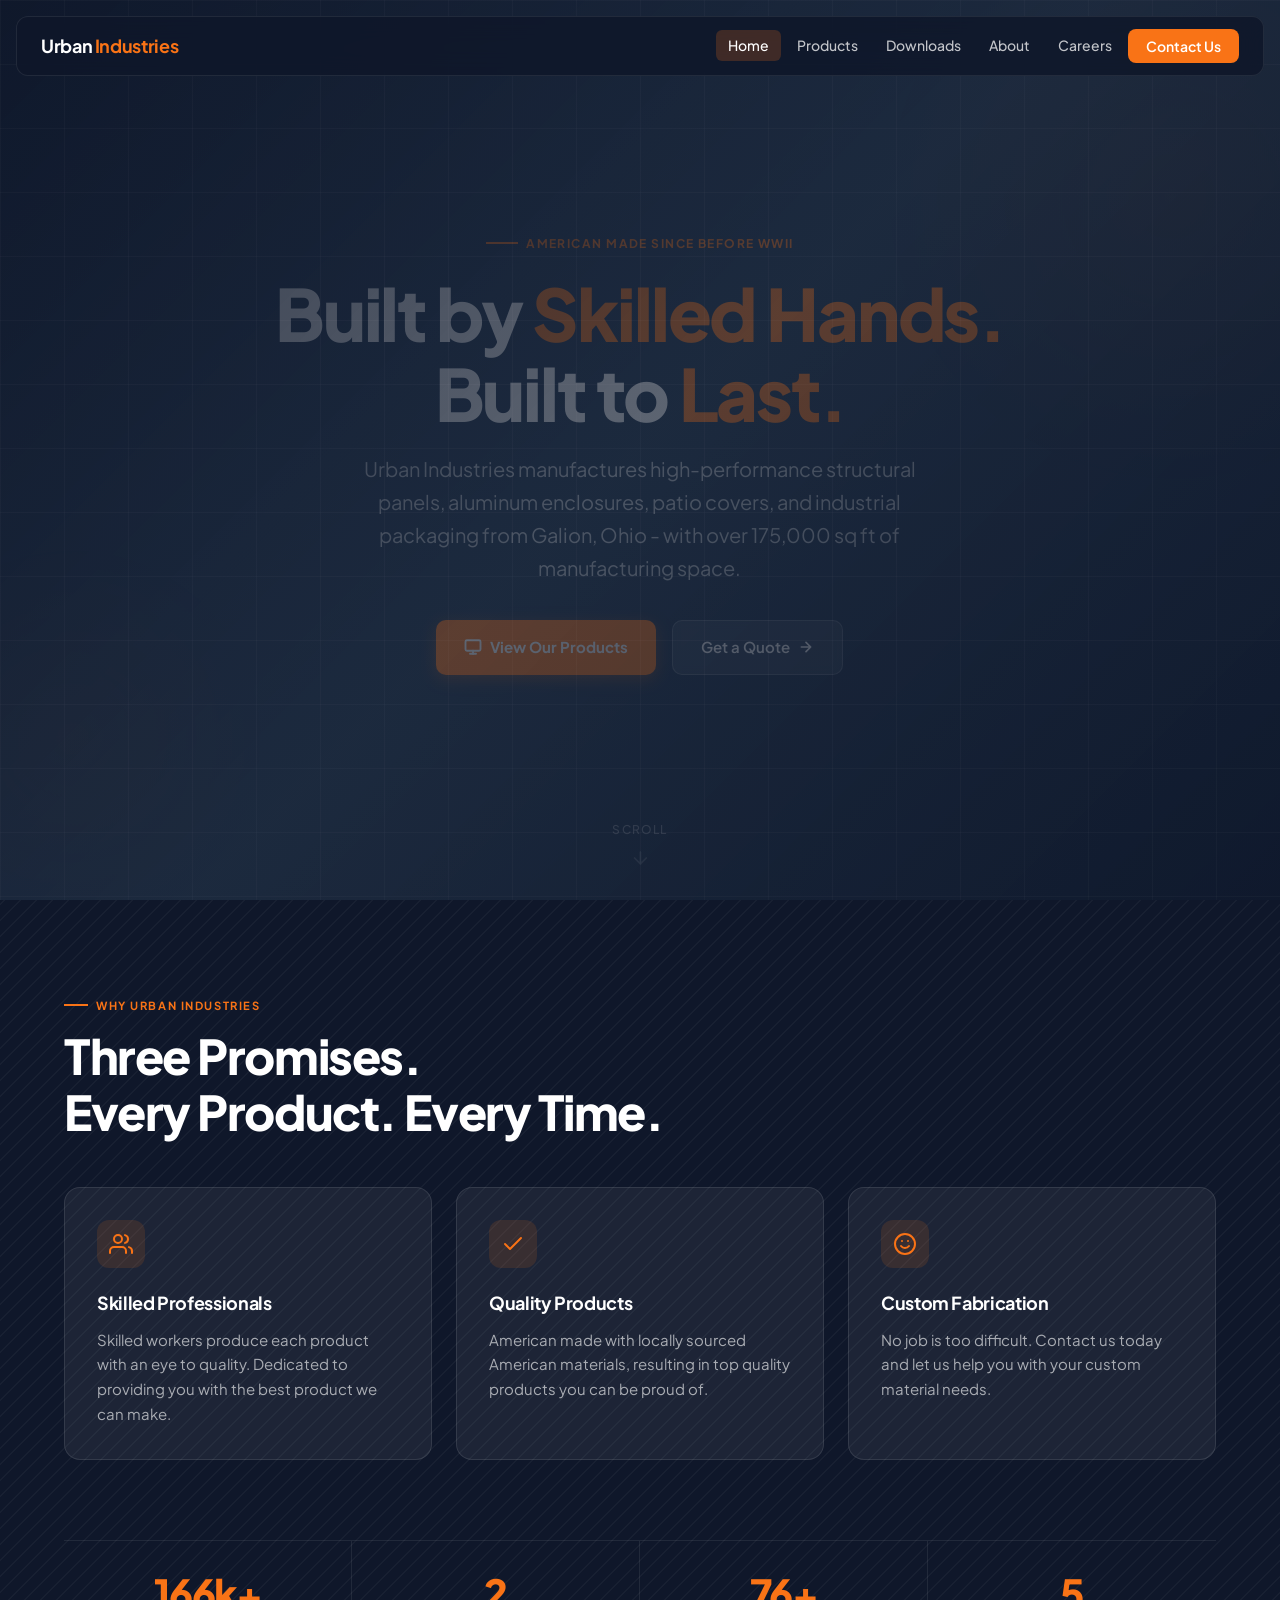
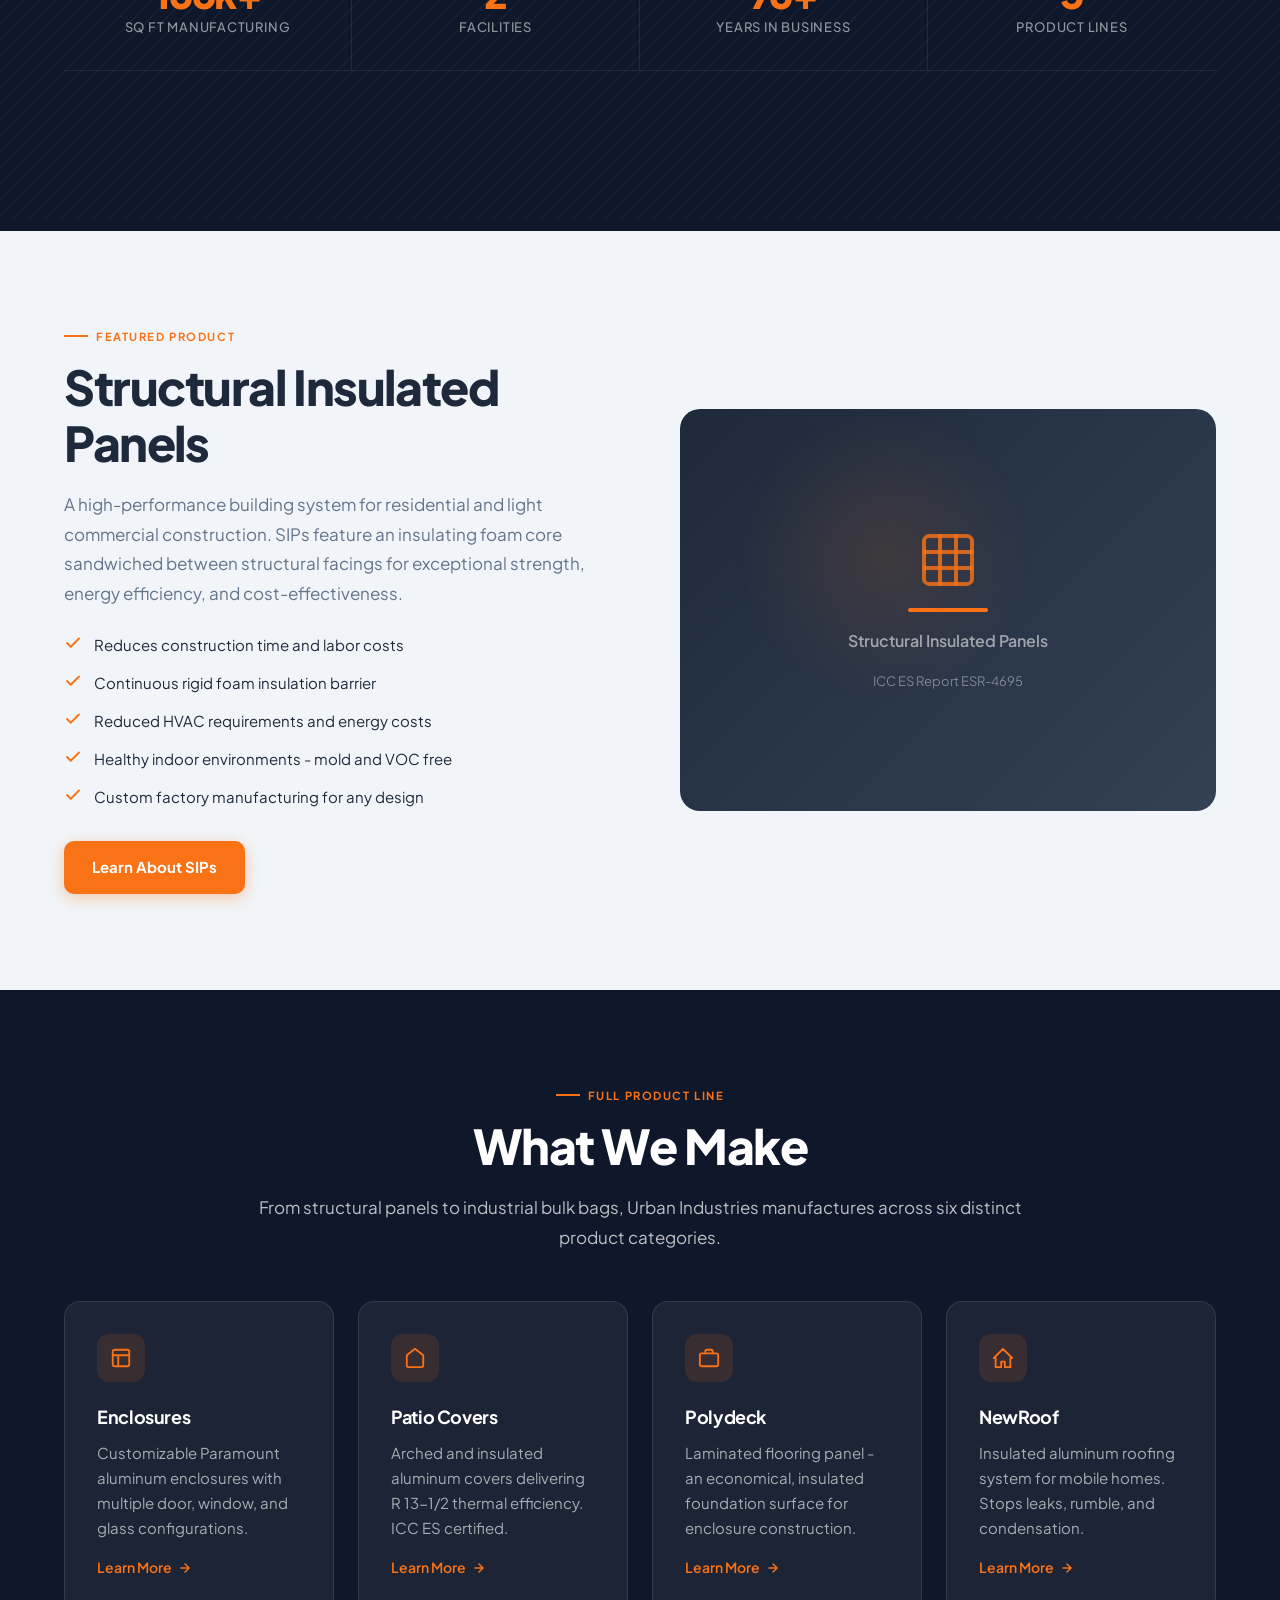
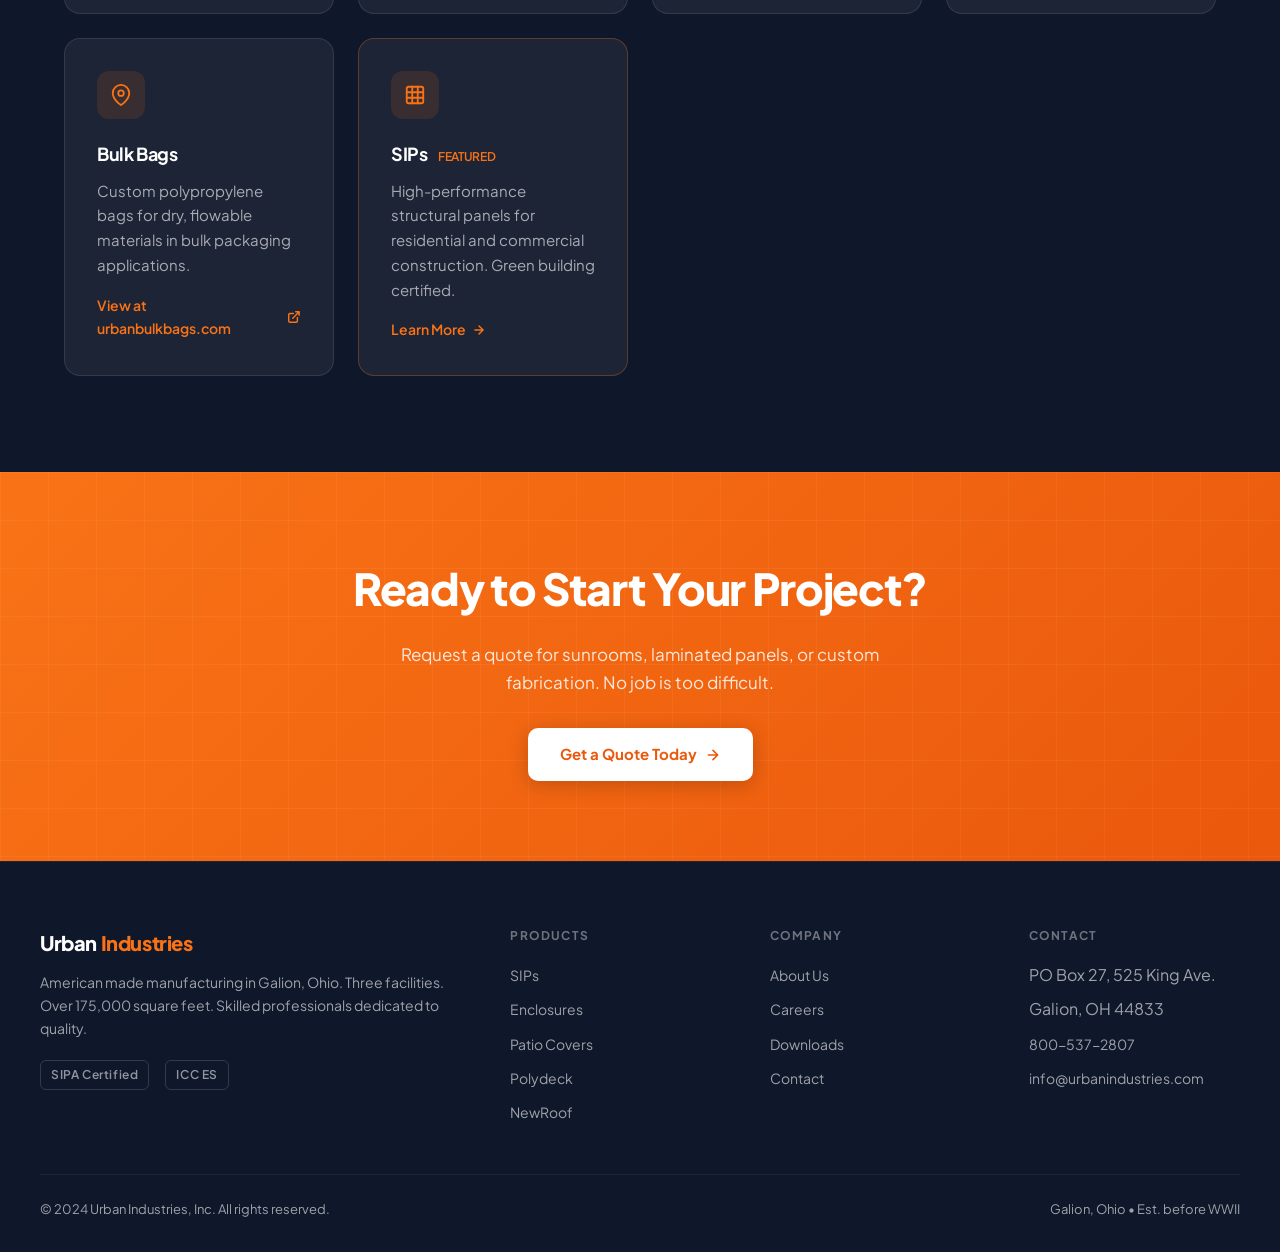
==== site/index.html @ d3d66c6a "Initial commit: parallax storytelling site + scraped docs - 11 HTML pages built from scraped docs/ c" ====
<!DOCTYPE html>
<html lang="en">
<head>
  <meta charset="UTF-8">
  <meta name="viewport" content="width=device-width, initial-scale=1.0">
  <title>Urban Industries, Inc. - American Made. Built to Last.</title>
  <meta name="description" content="Urban Industries manufactures high-performance SIPs, aluminum enclosures, patio covers, and more from Galion, Ohio. American made with locally sourced materials.">
  <link rel="stylesheet" href="assets/css/main.css">
</head>
<body>

<div class="scroll-progress" aria-hidden="true"></div>

<!-- Navigation -->
<nav class="nav" aria-label="Main navigation">
  <a href="index.html" class="nav-logo">Urban <span>Industries</span></a>
  <ul class="nav-links" id="nav-links">
    <li><a href="index.html">Home</a></li>
    <li><a href="products.html">Products</a></li>
    <li><a href="downloads.html">Downloads</a></li>
    <li><a href="about.html">About</a></li>
    <li><a href="careers.html">Careers</a></li>
    <li><a href="contact.html" class="nav-cta">Contact Us</a></li>
  </ul>
  <button class="nav-mobile-toggle" aria-label="Toggle menu" aria-expanded="false" aria-controls="nav-links">
    <svg width="22" height="22" viewBox="0 0 24 24" fill="none" stroke="currentColor" stroke-width="2" stroke-linecap="round">
      <line x1="3" y1="6" x2="21" y2="6"/><line x1="3" y1="12" x2="21" y2="12"/><line x1="3" y1="18" x2="21" y2="18"/>
    </svg>
  </button>
</nav>

<!-- ─── Chapter 1: Hero ─────────────────────────────────────── -->
<section class="parallax-hero" aria-label="Hero">
  <div class="parallax-bg" style="background: linear-gradient(135deg, #0c1929 0%, #1a2f4a 40%, #0f2035 100%), url('data:image/svg+xml,%3Csvg width=\'100\' height=\'100\' viewBox=\'0 0 100 100\' xmlns=\'http://www.w3.org/2000/svg\'%3E%3Cpath d=\'M11 18c3.866 0 7-3.134 7-7s-3.134-7-7-7-7 3.134-7 7 3.134 7 7 7zm48 25c3.866 0 7-3.134 7-7s-3.134-7-7-7-7 3.134-7 7 3.134 7 7 7zm-43-7c1.657 0 3-1.343 3-3s-1.343-3-3-3-3 1.343-3 3 1.343 3 3 3zm63 31c1.657 0 3-1.343 3-3s-1.343-3-3-3-3 1.343-3 3 1.343 3 3 3z\' fill=\'%23ffffff\' fill-opacity=\'0.02\' fill-rule=\'evenodd\'/%3E%3C/svg%3E');" aria-hidden="true"></div>
  <div class="hero-overlay" aria-hidden="true"></div>
  <div class="hero-grid-overlay" aria-hidden="true"></div>

  <!-- Floating shapes -->
  <div class="parallax-layer deco-circle" data-parallax="0.3" style="width:600px;height:600px;top:-10%;right:-15%;opacity:0.6;" aria-hidden="true"></div>
  <div class="parallax-layer deco-circle" data-parallax="0.15" style="width:400px;height:400px;bottom:-5%;left:-10%;opacity:0.5;" aria-hidden="true"></div>

  <div class="hero-content">
    <div class="hero-eyebrow">
      <span class="hero-eyebrow-line" aria-hidden="true"></span>
      American Made Since Before WWII
    </div>
    <h1 class="hero-title">
      Built by <em>Skilled Hands.</em><br>Built to <em>Last.</em>
    </h1>
    <p class="hero-subtitle">
      Urban Industries manufactures high-performance structural panels, aluminum enclosures, patio covers, and industrial packaging from Galion, Ohio - with over 175,000 sq ft of manufacturing space.
    </p>
    <div class="hero-actions">
      <a href="products.html" class="btn-primary">
        <svg width="18" height="18" viewBox="0 0 24 24" fill="none" stroke="currentColor" stroke-width="2.5" stroke-linecap="round" stroke-linejoin="round" aria-hidden="true"><rect x="2" y="3" width="20" height="14" rx="2"/><line x1="8" y1="21" x2="16" y2="21"/><line x1="12" y1="17" x2="12" y2="21"/></svg>
        View Our Products
      </a>
      <a href="contact.html" class="btn-secondary">
        Get a Quote
        <svg width="16" height="16" viewBox="0 0 24 24" fill="none" stroke="currentColor" stroke-width="2.5" stroke-linecap="round" stroke-linejoin="round" aria-hidden="true"><path d="M5 12h14M12 5l7 7-7 7"/></svg>
      </a>
    </div>
  </div>

  <div class="scroll-hint" aria-hidden="true">
    <span>Scroll</span>
    <svg width="20" height="20" viewBox="0 0 24 24" fill="none" stroke="currentColor" stroke-width="2" stroke-linecap="round" stroke-linejoin="round"><path d="M12 5v14M5 12l7 7 7-7"/></svg>
  </div>
</section>

<!-- ─── Chapter 2: Value Props ──────────────────────────────── -->
<section class="chapter chapter-dark" aria-labelledby="values-heading">
  <div class="parallax-layer deco-lines" data-parallax="0.08" style="inset:0;border-radius:0;" aria-hidden="true"></div>
  <div class="chapter-inner">
    <div class="reveal">
      <p class="section-label">Why Urban Industries</p>
      <h2 class="section-title section-title-light" id="values-heading">
        Three Promises.<br>Every Product. Every Time.
      </h2>
    </div>
    <div class="card-grid card-grid-3" style="margin-top:3rem;">
      <div class="card reveal reveal-delay-1">
        <div class="card-icon" aria-hidden="true">
          <svg width="24" height="24" viewBox="0 0 24 24" fill="none" stroke="currentColor" stroke-width="2" stroke-linecap="round" stroke-linejoin="round"><path d="M17 21v-2a4 4 0 0 0-4-4H5a4 4 0 0 0-4 4v2"/><circle cx="9" cy="7" r="4"/><path d="M23 21v-2a4 4 0 0 0-3-3.87M16 3.13a4 4 0 0 1 0 7.75"/></svg>
        </div>
        <h3 class="card-title card-title-light">Skilled Professionals</h3>
        <p class="card-text card-text-light">Skilled workers produce each product with an eye to quality. Dedicated to providing you with the best product we can make.</p>
      </div>
      <div class="card reveal reveal-delay-2">
        <div class="card-icon" aria-hidden="true">
          <svg width="24" height="24" viewBox="0 0 24 24" fill="none" stroke="currentColor" stroke-width="2" stroke-linecap="round" stroke-linejoin="round"><polyline points="20 6 9 17 4 12"/></svg>
        </div>
        <h3 class="card-title card-title-light">Quality Products</h3>
        <p class="card-text card-text-light">American made with locally sourced American materials, resulting in top quality products you can be proud of.</p>
      </div>
      <div class="card reveal reveal-delay-3">
        <div class="card-icon" aria-hidden="true">
          <svg width="24" height="24" viewBox="0 0 24 24" fill="none" stroke="currentColor" stroke-width="2" stroke-linecap="round" stroke-linejoin="round"><circle cx="12" cy="12" r="10"/><path d="M8 14s1.5 2 4 2 4-2 4-2"/><line x1="9" y1="9" x2="9.01" y2="9"/><line x1="15" y1="9" x2="15.01" y2="9"/></svg>
        </div>
        <h3 class="card-title card-title-light">Custom Fabrication</h3>
        <p class="card-text card-text-light">No job is too difficult. Contact us today and let us help you with your custom material needs.</p>
      </div>
    </div>
    <!-- Stats -->
    <div class="stats-strip reveal" style="margin-top:5rem;">
      <div class="stat-item">
        <div class="stat-number" data-count="175" data-suffix="k+" aria-label="175,000 plus square feet">0</div>
        <div class="stat-label">Sq Ft Manufacturing</div>
      </div>
      <div class="stat-item">
        <div class="stat-number" data-count="3" aria-label="3 facilities">0</div>
        <div class="stat-label">Facilities</div>
      </div>
      <div class="stat-item">
        <div class="stat-number" data-count="80" data-suffix="+" aria-label="80 plus years">0</div>
        <div class="stat-label">Years in Business</div>
      </div>
      <div class="stat-item">
        <div class="stat-number" data-count="6" aria-label="6 product lines">0</div>
        <div class="stat-label">Product Lines</div>
      </div>
    </div>
  </div>
</section>

<!-- ─── Chapter 3: SIPs Feature ────────────────────────────── -->
<section class="chapter chapter-mid" aria-labelledby="sips-heading">
  <div class="chapter-inner">
    <div class="split">
      <div>
        <div class="reveal">
          <p class="section-label">Featured Product</p>
          <h2 class="section-title section-title-dark" id="sips-heading">Structural Insulated Panels</h2>
          <p class="section-body section-body-dark">
            A high-performance building system for residential and light commercial construction. SIPs feature an insulating foam core sandwiched between structural facings for exceptional strength, energy efficiency, and cost-effectiveness.
          </p>
        </div>
        <ul class="feature-list reveal reveal-delay-1">
          <li>
            <svg width="18" height="18" viewBox="0 0 24 24" fill="none" stroke="currentColor" stroke-width="2.5" stroke-linecap="round" stroke-linejoin="round" aria-hidden="true"><polyline points="20 6 9 17 4 12"/></svg>
            Reduces construction time and labor costs
          </li>
          <li>
            <svg width="18" height="18" viewBox="0 0 24 24" fill="none" stroke="currentColor" stroke-width="2.5" stroke-linecap="round" stroke-linejoin="round" aria-hidden="true"><polyline points="20 6 9 17 4 12"/></svg>
            Continuous rigid foam insulation barrier
          </li>
          <li>
            <svg width="18" height="18" viewBox="0 0 24 24" fill="none" stroke="currentColor" stroke-width="2.5" stroke-linecap="round" stroke-linejoin="round" aria-hidden="true"><polyline points="20 6 9 17 4 12"/></svg>
            Reduced HVAC requirements and energy costs
          </li>
          <li>
            <svg width="18" height="18" viewBox="0 0 24 24" fill="none" stroke="currentColor" stroke-width="2.5" stroke-linecap="round" stroke-linejoin="round" aria-hidden="true"><polyline points="20 6 9 17 4 12"/></svg>
            Healthy indoor environments - mold and VOC free
          </li>
          <li>
            <svg width="18" height="18" viewBox="0 0 24 24" fill="none" stroke="currentColor" stroke-width="2.5" stroke-linecap="round" stroke-linejoin="round" aria-hidden="true"><polyline points="20 6 9 17 4 12"/></svg>
            Custom factory manufacturing for any design
          </li>
        </ul>
        <div class="reveal reveal-delay-2" style="margin-top:2rem;">
          <a href="products/sips.html" class="btn-primary">Learn About SIPs</a>
        </div>
      </div>
      <div class="visual-block reveal reveal-delay-1" style="background: linear-gradient(135deg, #1E293B 0%, #334155 100%);">
        <div class="parallax-layer deco-circle" data-parallax="0.2" style="width:300px;height:300px;top:10%;left:10%;" aria-hidden="true"></div>
        <div class="visual-block-inner">
          <svg width="64" height="64" viewBox="0 0 24 24" fill="none" stroke="rgba(249,115,22,0.8)" stroke-width="1.5" stroke-linecap="round" stroke-linejoin="round" aria-hidden="true"><rect x="3" y="3" width="18" height="18" rx="2"/><line x1="3" y1="9" x2="21" y2="9"/><line x1="3" y1="15" x2="21" y2="15"/><line x1="9" y1="3" x2="9" y2="21"/><line x1="15" y1="3" x2="15" y2="21"/></svg>
          <div class="visual-accent"></div>
          <p class="visual-label">Structural Insulated Panels</p>
          <p style="color:rgba(255,255,255,0.4);font-size:0.8125rem;">ICC ES Report ESR-4695</p>
        </div>
      </div>
    </div>
  </div>
</section>

<!-- ─── Chapter 4: Product Grid ────────────────────────────── -->
<section class="chapter chapter-dark" aria-labelledby="products-heading">
  <div class="chapter-inner">
    <div class="reveal" style="text-align:center;margin-bottom:1rem;">
      <p class="section-label" style="justify-content:center;">Full Product Line</p>
      <h2 class="section-title section-title-light" id="products-heading">What We Make</h2>
      <p class="section-body section-body-light" style="margin:0 auto;text-align:center;">
        From structural panels to industrial bulk bags, Urban Industries manufactures across six distinct product categories.
      </p>
    </div>
    <div class="card-grid card-grid-3">
      <a href="products/enclosures.html" class="card reveal reveal-delay-1" style="text-decoration:none;">
        <div class="card-icon" aria-hidden="true">
          <svg width="22" height="22" viewBox="0 0 24 24" fill="none" stroke="currentColor" stroke-width="2" stroke-linecap="round" stroke-linejoin="round"><rect x="3" y="3" width="18" height="18" rx="2"/><path d="M3 9h18M9 21V9"/></svg>
        </div>
        <h3 class="card-title card-title-light">Enclosures</h3>
        <p class="card-text card-text-light">Customizable Paramount aluminum enclosures with multiple door, window, and glass configurations.</p>
        <span class="card-link" aria-label="Learn more about Enclosures">
          Learn More
          <svg width="14" height="14" viewBox="0 0 24 24" fill="none" stroke="currentColor" stroke-width="2.5" stroke-linecap="round" stroke-linejoin="round" aria-hidden="true"><path d="M5 12h14M12 5l7 7-7 7"/></svg>
        </span>
      </a>
      <a href="products/covers.html" class="card reveal reveal-delay-2" style="text-decoration:none;">
        <div class="card-icon" aria-hidden="true">
          <svg width="22" height="22" viewBox="0 0 24 24" fill="none" stroke="currentColor" stroke-width="2" stroke-linecap="round" stroke-linejoin="round"><path d="M3 9l9-7 9 7v11a2 2 0 0 1-2 2H5a2 2 0 0 1-2-2z"/></svg>
        </div>
        <h3 class="card-title card-title-light">Patio Covers</h3>
        <p class="card-text card-text-light">Arched and insulated aluminum covers delivering R 13-1/2 thermal efficiency. ICC ES certified.</p>
        <span class="card-link" aria-label="Learn more about Patio Covers">
          Learn More
          <svg width="14" height="14" viewBox="0 0 24 24" fill="none" stroke="currentColor" stroke-width="2.5" stroke-linecap="round" stroke-linejoin="round" aria-hidden="true"><path d="M5 12h14M12 5l7 7-7 7"/></svg>
        </span>
      </a>
      <a href="products/polydeck.html" class="card reveal reveal-delay-3" style="text-decoration:none;">
        <div class="card-icon" aria-hidden="true">
          <svg width="22" height="22" viewBox="0 0 24 24" fill="none" stroke="currentColor" stroke-width="2" stroke-linecap="round" stroke-linejoin="round"><rect x="2" y="7" width="20" height="14" rx="2"/><path d="M16 7V5a2 2 0 0 0-2-2h-4a2 2 0 0 0-2 2v2"/></svg>
        </div>
        <h3 class="card-title card-title-light">Polydeck</h3>
        <p class="card-text card-text-light">Laminated flooring panel - an economical, insulated foundation surface for enclosure construction.</p>
        <span class="card-link" aria-label="Learn more about Polydeck">
          Learn More
          <svg width="14" height="14" viewBox="0 0 24 24" fill="none" stroke="currentColor" stroke-width="2.5" stroke-linecap="round" stroke-linejoin="round" aria-hidden="true"><path d="M5 12h14M12 5l7 7-7 7"/></svg>
        </span>
      </a>
      <a href="products/newroof.html" class="card reveal reveal-delay-1" style="text-decoration:none;">
        <div class="card-icon" aria-hidden="true">
          <svg width="22" height="22" viewBox="0 0 24 24" fill="none" stroke="currentColor" stroke-width="2" stroke-linecap="round" stroke-linejoin="round"><polygon points="12 2 22 12 20 12 20 22 14 22 14 16 10 16 10 22 4 22 4 12 2 12 12 2"/></svg>
        </div>
        <h3 class="card-title card-title-light">NewRoof</h3>
        <p class="card-text card-text-light">Insulated aluminum roofing system for mobile homes. Stops leaks, rumble, and condensation.</p>
        <span class="card-link" aria-label="Learn more about NewRoof">
          Learn More
          <svg width="14" height="14" viewBox="0 0 24 24" fill="none" stroke="currentColor" stroke-width="2.5" stroke-linecap="round" stroke-linejoin="round" aria-hidden="true"><path d="M5 12h14M12 5l7 7-7 7"/></svg>
        </span>
      </a>
      <a href="products.html" class="card reveal reveal-delay-2" style="text-decoration:none;">
        <div class="card-icon" aria-hidden="true">
          <svg width="22" height="22" viewBox="0 0 24 24" fill="none" stroke="currentColor" stroke-width="2" stroke-linecap="round" stroke-linejoin="round"><path d="M21 10c0 7-9 13-9 13s-9-6-9-13a9 9 0 0 1 18 0z"/><circle cx="12" cy="10" r="3"/></svg>
        </div>
        <h3 class="card-title card-title-light">Bulk Bags</h3>
        <p class="card-text card-text-light">Custom polypropylene bags for dry, flowable materials in bulk packaging applications.</p>
        <span class="card-link" aria-label="Learn more about Bulk Bags">
          View at urbanbulkbags.com
          <svg width="14" height="14" viewBox="0 0 24 24" fill="none" stroke="currentColor" stroke-width="2.5" stroke-linecap="round" stroke-linejoin="round" aria-hidden="true"><path d="M18 13v6a2 2 0 0 1-2 2H5a2 2 0 0 1-2-2V8a2 2 0 0 1 2-2h6M15 3h6v6M10 14L21 3"/></svg>
        </span>
      </a>
      <a href="products/sips.html" class="card reveal reveal-delay-3" style="text-decoration:none;border-color:rgba(249,115,22,0.3);">
        <div class="card-icon" aria-hidden="true">
          <svg width="22" height="22" viewBox="0 0 24 24" fill="none" stroke="currentColor" stroke-width="2" stroke-linecap="round" stroke-linejoin="round"><rect x="3" y="3" width="18" height="18" rx="2"/><line x1="3" y1="9" x2="21" y2="9"/><line x1="3" y1="15" x2="21" y2="15"/><line x1="9" y1="3" x2="9" y2="21"/><line x1="15" y1="3" x2="15" y2="21"/></svg>
        </div>
        <h3 class="card-title card-title-light">SIPs <span style="color:var(--color-cta);font-size:0.75rem;font-weight:600;margin-left:0.5rem;">FEATURED</span></h3>
        <p class="card-text card-text-light">High-performance structural panels for residential and commercial construction. Green building certified.</p>
        <span class="card-link" aria-label="Learn more about SIPs">
          Learn More
          <svg width="14" height="14" viewBox="0 0 24 24" fill="none" stroke="currentColor" stroke-width="2.5" stroke-linecap="round" stroke-linejoin="round" aria-hidden="true"><path d="M5 12h14M12 5l7 7-7 7"/></svg>
        </span>
      </a>
    </div>
  </div>
</section>

<!-- ─── Chapter 5: CTA ──────────────────────────────────────── -->
<div class="cta-band">
  <h2 class="cta-band-title reveal">Ready to Start Your Project?</h2>
  <p class="cta-band-text reveal reveal-delay-1">Request a quote for sunrooms, laminated panels, or custom fabrication. No job is too difficult.</p>
  <a href="contact.html" class="btn-white reveal reveal-delay-2">
    Get a Quote Today
    <svg width="16" height="16" viewBox="0 0 24 24" fill="none" stroke="currentColor" stroke-width="2.5" stroke-linecap="round" stroke-linejoin="round" aria-hidden="true"><path d="M5 12h14M12 5l7 7-7 7"/></svg>
  </a>
</div>

<!-- Footer -->
<footer class="footer" aria-label="Site footer">
  <div class="footer-inner">
    <div class="footer-grid">
      <div>
        <div class="footer-brand">Urban <span>Industries</span></div>
        <p class="footer-tagline">American made manufacturing in Galion, Ohio. Three facilities. Over 175,000 square feet. Skilled professionals dedicated to quality.</p>
        <div class="footer-certs" style="margin-top:1.25rem;">
          <span class="cert-badge">SIPA Certified</span>
          <span class="cert-badge">ICC ES</span>
        </div>
      </div>
      <div>
        <p class="footer-heading">Products</p>
        <ul class="footer-links">
          <li><a href="products/sips.html">SIPs</a></li>
          <li><a href="products/enclosures.html">Enclosures</a></li>
          <li><a href="products/covers.html">Patio Covers</a></li>
          <li><a href="products/polydeck.html">Polydeck</a></li>
          <li><a href="products/newroof.html">NewRoof</a></li>
        </ul>
      </div>
      <div>
        <p class="footer-heading">Company</p>
        <ul class="footer-links">
          <li><a href="about.html">About Us</a></li>
          <li><a href="careers.html">Careers</a></li>
          <li><a href="downloads.html">Downloads</a></li>
          <li><a href="contact.html">Contact</a></li>
        </ul>
      </div>
      <div>
        <p class="footer-heading">Contact</p>
        <address style="font-style:normal;">
          <ul class="footer-links">
            <li><span style="color:rgba(255,255,255,0.6)">PO Box 27, 525 King Ave.</span></li>
            <li><span style="color:rgba(255,255,255,0.6)">Galion, OH 44833</span></li>
            <li><a href="tel:8005372807">800-537-2807</a></li>
            <li><a href="mailto:info@urbanindustries.com">info@urbanindustries.com</a></li>
          </ul>
        </address>
      </div>
    </div>
    <div class="footer-bottom">
      <p>&copy; 2024 Urban Industries, Inc. All rights reserved.</p>
      <p>Galion, Ohio &bull; Est. before WWII</p>
    </div>
  </div>
</footer>

<script src="assets/js/main.js"></script>
</body>
</html>
---- site/assets/css/main.css ----
@import url('https://fonts.googleapis.com/css2?family=Plus+Jakarta+Sans:wght@300;400;500;600;700;800&display=swap');

:root {
  --color-primary: #475569;
  --color-secondary: #94A3B8;
  --color-cta: #F97316;
  --color-cta-hover: #EA6C0A;
  --color-bg: #F8FAFC;
  --color-text: #1E293B;
  --color-text-muted: #64748B;
  --color-dark: #0F172A;
  --color-dark-mid: #1E293B;
  --color-steel: #334155;
  --font-base: 'Plus Jakarta Sans', system-ui, sans-serif;
  --z-nav: 50;
  --z-overlay: 30;
  --z-content: 20;
  --z-parallax: 10;
}

*, *::before, *::after { box-sizing: border-box; margin: 0; padding: 0; }

html { scroll-behavior: smooth; font-size: 16px; }

@media (prefers-reduced-motion: reduce) {
  html { scroll-behavior: auto; }
  *, *::before, *::after {
    animation-duration: 0.01ms !important;
    animation-iteration-count: 1 !important;
    transition-duration: 0.01ms !important;
  }
  .parallax-layer { transform: none !important; }
}

body {
  font-family: var(--font-base);
  color: var(--color-text);
  background: var(--color-bg);
  overflow-x: hidden;
  line-height: 1.65;
}

/* ─── Navigation ─────────────────────────────────────────────── */
.nav {
  position: fixed;
  top: 1rem;
  left: 1rem;
  right: 1rem;
  z-index: var(--z-nav);
  background: rgba(15, 23, 42, 0.85);
  backdrop-filter: blur(12px);
  -webkit-backdrop-filter: blur(12px);
  border: 1px solid rgba(255,255,255,0.08);
  border-radius: 12px;
  padding: 0.875rem 1.5rem;
  display: flex;
  align-items: center;
  justify-content: space-between;
  transition: background 0.3s ease;
}

.nav-logo {
  font-weight: 700;
  font-size: 1.125rem;
  color: #fff;
  text-decoration: none;
  letter-spacing: -0.02em;
}

.nav-logo span { color: var(--color-cta); }

.nav-links {
  display: flex;
  gap: 0.25rem;
  list-style: none;
  align-items: center;
}

.nav-links a {
  color: rgba(255,255,255,0.75);
  text-decoration: none;
  font-size: 0.875rem;
  font-weight: 500;
  padding: 0.4rem 0.75rem;
  border-radius: 6px;
  transition: color 0.2s, background 0.2s;
}

.nav-links a:hover { color: #fff; background: rgba(255,255,255,0.1); }
.nav-links a.active { color: #fff; background: rgba(249,115,22,0.2); }

.nav-cta {
  background: var(--color-cta) !important;
  color: #fff !important;
  padding: 0.5rem 1.125rem !important;
  border-radius: 8px !important;
  font-weight: 600 !important;
  transition: background 0.2s !important;
}

.nav-cta:hover { background: var(--color-cta-hover) !important; }

.nav-mobile-toggle {
  display: none;
  background: none;
  border: none;
  cursor: pointer;
  color: #fff;
  padding: 0.25rem;
}

/* ─── Progress Bar ────────────────────────────────────────────── */
.scroll-progress {
  position: fixed;
  top: 0;
  left: 0;
  height: 3px;
  background: var(--color-cta);
  z-index: 100;
  width: 0%;
  transition: width 0.1s linear;
}

/* ─── Parallax Hero ───────────────────────────────────────────── */
.parallax-hero {
  position: relative;
  height: 100vh;
  min-height: 600px;
  overflow: hidden;
  display: flex;
  align-items: center;
  justify-content: center;
}

.parallax-bg {
  position: absolute;
  inset: -20%;
  background-size: cover;
  background-position: center;
  will-change: transform;
}

.hero-overlay {
  position: absolute;
  inset: 0;
  background: linear-gradient(
    135deg,
    rgba(15,23,42,0.88) 0%,
    rgba(30,41,59,0.72) 50%,
    rgba(15,23,42,0.82) 100%
  );
  z-index: var(--z-overlay);
}

.hero-grid-overlay {
  position: absolute;
  inset: 0;
  z-index: var(--z-overlay);
  background-image:
    linear-gradient(rgba(255,255,255,0.025) 1px, transparent 1px),
    linear-gradient(90deg, rgba(255,255,255,0.025) 1px, transparent 1px);
  background-size: 64px 64px;
}

.hero-content {
  position: relative;
  z-index: var(--z-content);
  text-align: center;
  padding: 0 1.5rem;
  max-width: 900px;
}

.hero-eyebrow {
  display: inline-flex;
  align-items: center;
  gap: 0.5rem;
  font-size: 0.75rem;
  font-weight: 700;
  letter-spacing: 0.12em;
  text-transform: uppercase;
  color: var(--color-cta);
  margin-bottom: 1.25rem;
}

.hero-eyebrow-line {
  width: 32px;
  height: 2px;
  background: var(--color-cta);
}

.hero-title {
  font-size: clamp(2.25rem, 6vw, 4.5rem);
  font-weight: 800;
  line-height: 1.1;
  letter-spacing: -0.03em;
  color: #fff;
  margin-bottom: 1.25rem;
}

.hero-title em {
  font-style: normal;
  color: var(--color-cta);
}

.hero-subtitle {
  font-size: clamp(1rem, 2vw, 1.25rem);
  color: rgba(255,255,255,0.72);
  max-width: 600px;
  margin: 0 auto 2.25rem;
  line-height: 1.65;
}

.hero-actions {
  display: flex;
  gap: 1rem;
  justify-content: center;
  flex-wrap: wrap;
}

.btn-primary {
  display: inline-flex;
  align-items: center;
  gap: 0.5rem;
  background: var(--color-cta);
  color: #fff;
  font-weight: 700;
  font-size: 0.9375rem;
  padding: 0.875rem 1.75rem;
  border-radius: 10px;
  text-decoration: none;
  border: none;
  cursor: pointer;
  transition: background 0.2s, transform 0.2s, box-shadow 0.2s;
  box-shadow: 0 4px 16px rgba(249,115,22,0.35);
}

.btn-primary:hover {
  background: var(--color-cta-hover);
  transform: translateY(-2px);
  box-shadow: 0 8px 24px rgba(249,115,22,0.45);
}

.btn-secondary {
  display: inline-flex;
  align-items: center;
  gap: 0.5rem;
  background: rgba(255,255,255,0.1);
  color: #fff;
  font-weight: 600;
  font-size: 0.9375rem;
  padding: 0.875rem 1.75rem;
  border-radius: 10px;
  text-decoration: none;
  border: 1px solid rgba(255,255,255,0.2);
  cursor: pointer;
  transition: background 0.2s, transform 0.2s;
  backdrop-filter: blur(4px);
}

.btn-secondary:hover { background: rgba(255,255,255,0.18); transform: translateY(-2px); }

.scroll-hint {
  position: absolute;
  bottom: 2rem;
  left: 50%;
  transform: translateX(-50%);
  z-index: var(--z-content);
  display: flex;
  flex-direction: column;
  align-items: center;
  gap: 0.5rem;
  color: rgba(255,255,255,0.45);
  font-size: 0.75rem;
  font-weight: 500;
  letter-spacing: 0.1em;
  text-transform: uppercase;
  animation: bounce 2s ease-in-out infinite;
}

@keyframes bounce {
  0%, 100% { transform: translateX(-50%) translateY(0); }
  50% { transform: translateX(-50%) translateY(8px); }
}

.scroll-hint svg { opacity: 0.6; }

/* ─── Chapter Sections ────────────────────────────────────────── */
.chapter {
  position: relative;
  overflow: hidden;
}

.chapter-dark {
  background: var(--color-dark);
  color: #fff;
}

.chapter-steel {
  background: var(--color-steel);
  color: #fff;
}

.chapter-light {
  background: var(--color-bg);
  color: var(--color-text);
}

.chapter-mid {
  background: #F1F5F9;
  color: var(--color-text);
}

.chapter-inner {
  position: relative;
  z-index: var(--z-content);
  max-width: 1200px;
  margin: 0 auto;
  padding: 6rem 1.5rem;
}

.chapter-inner-sm {
  max-width: 800px;
  margin: 0 auto;
  padding: 5rem 1.5rem;
}

/* ─── Section Labels ──────────────────────────────────────────── */
.section-label {
  font-size: 0.7rem;
  font-weight: 700;
  letter-spacing: 0.14em;
  text-transform: uppercase;
  color: var(--color-cta);
  margin-bottom: 0.875rem;
  display: flex;
  align-items: center;
  gap: 0.5rem;
}

.section-label::before {
  content: '';
  display: block;
  width: 24px;
  height: 2px;
  background: var(--color-cta);
}

.section-title {
  font-size: clamp(1.75rem, 4vw, 3rem);
  font-weight: 800;
  letter-spacing: -0.03em;
  line-height: 1.15;
  margin-bottom: 1.25rem;
}

.section-title-light { color: #fff; }
.section-title-dark { color: var(--color-text); }

.section-body {
  font-size: 1.0625rem;
  line-height: 1.75;
  max-width: 65ch;
}

.section-body-light { color: rgba(255,255,255,0.72); }
.section-body-dark { color: var(--color-text-muted); }

/* ─── Parallax Decorative Layers ─────────────────────────────── */
.parallax-layer {
  position: absolute;
  will-change: transform;
  pointer-events: none;
  user-select: none;
}

.deco-circle {
  border-radius: 50%;
  background: radial-gradient(circle, rgba(249,115,22,0.12) 0%, transparent 70%);
}

.deco-lines {
  opacity: 0.04;
  background-image: repeating-linear-gradient(
    -45deg,
    #fff 0,
    #fff 1px,
    transparent 0,
    transparent 50%
  );
  background-size: 16px 16px;
}

/* ─── Cards ───────────────────────────────────────────────────── */
.card-grid {
  display: grid;
  gap: 1.5rem;
  margin-top: 3rem;
}

.card-grid-2 { grid-template-columns: repeat(auto-fit, minmax(280px, 1fr)); }
.card-grid-3 { grid-template-columns: repeat(auto-fit, minmax(260px, 1fr)); }

.card {
  background: rgba(255,255,255,0.06);
  border: 1px solid rgba(255,255,255,0.1);
  border-radius: 16px;
  padding: 2rem;
  transition: transform 0.25s ease, box-shadow 0.25s ease, border-color 0.25s ease;
  cursor: pointer;
}

.card:hover {
  transform: translateY(-4px);
  box-shadow: 0 20px 48px rgba(0,0,0,0.3);
  border-color: rgba(249,115,22,0.4);
}

.card-light {
  background: #fff;
  border-color: #E2E8F0;
  box-shadow: 0 2px 12px rgba(0,0,0,0.06);
}

.card-light:hover {
  box-shadow: 0 16px 40px rgba(0,0,0,0.12);
  border-color: var(--color-cta);
}

.card-icon {
  width: 48px;
  height: 48px;
  background: rgba(249,115,22,0.12);
  border-radius: 12px;
  display: flex;
  align-items: center;
  justify-content: center;
  margin-bottom: 1.25rem;
  color: var(--color-cta);
}

.card-title {
  font-size: 1.125rem;
  font-weight: 700;
  letter-spacing: -0.02em;
  margin-bottom: 0.625rem;
}

.card-title-light { color: #fff; }
.card-title-dark { color: var(--color-text); }

.card-text {
  font-size: 0.9375rem;
  line-height: 1.65;
}

.card-text-light { color: rgba(255,255,255,0.62); }
.card-text-dark { color: var(--color-text-muted); }

.card-link {
  display: inline-flex;
  align-items: center;
  gap: 0.375rem;
  color: var(--color-cta);
  font-size: 0.875rem;
  font-weight: 600;
  text-decoration: none;
  margin-top: 1rem;
  transition: gap 0.2s;
}

.card-link:hover { gap: 0.625rem; }

/* ─── Stats Strip ─────────────────────────────────────────────── */
.stats-strip {
  display: grid;
  grid-template-columns: repeat(auto-fit, minmax(160px, 1fr));
  gap: 0;
  border-top: 1px solid rgba(255,255,255,0.08);
  border-bottom: 1px solid rgba(255,255,255,0.08);
  margin: 4rem 0;
}

.stat-item {
  padding: 2rem 1.5rem;
  text-align: center;
  border-right: 1px solid rgba(255,255,255,0.08);
}

.stat-item:last-child { border-right: none; }

.stat-number {
  font-size: 2.5rem;
  font-weight: 800;
  letter-spacing: -0.04em;
  color: var(--color-cta);
  line-height: 1;
  margin-bottom: 0.25rem;
}

.stat-label {
  font-size: 0.8125rem;
  font-weight: 500;
  color: rgba(255,255,255,0.55);
  text-transform: uppercase;
  letter-spacing: 0.06em;
}

/* ─── Timeline ────────────────────────────────────────────────── */
.timeline {
  position: relative;
  padding-left: 2rem;
  margin-top: 3rem;
}

.timeline::before {
  content: '';
  position: absolute;
  left: 0;
  top: 0;
  bottom: 0;
  width: 2px;
  background: linear-gradient(to bottom, var(--color-cta), rgba(249,115,22,0.2));
}

.timeline-item {
  position: relative;
  padding-bottom: 2.5rem;
  padding-left: 1.5rem;
}

.timeline-item::before {
  content: '';
  position: absolute;
  left: -2.4rem;
  top: 0.375rem;
  width: 12px;
  height: 12px;
  border-radius: 50%;
  background: var(--color-cta);
  border: 2px solid var(--color-dark);
  box-shadow: 0 0 0 4px rgba(249,115,22,0.2);
}

.timeline-date {
  font-size: 0.75rem;
  font-weight: 700;
  color: var(--color-cta);
  letter-spacing: 0.1em;
  text-transform: uppercase;
  margin-bottom: 0.375rem;
}

.timeline-heading {
  font-size: 1.125rem;
  font-weight: 700;
  color: #fff;
  margin-bottom: 0.5rem;
}

.timeline-text {
  font-size: 0.9375rem;
  color: rgba(255,255,255,0.62);
  line-height: 1.65;
}

/* ─── Feature List ────────────────────────────────────────────── */
.feature-list {
  list-style: none;
  display: flex;
  flex-direction: column;
  gap: 0.875rem;
  margin-top: 1.5rem;
}

.feature-list li {
  display: flex;
  align-items: flex-start;
  gap: 0.75rem;
  font-size: 0.9375rem;
  line-height: 1.6;
}

.feature-list li svg {
  flex-shrink: 0;
  color: var(--color-cta);
  margin-top: 0.1rem;
}

/* ─── Two-column split ────────────────────────────────────────── */
.split {
  display: grid;
  grid-template-columns: 1fr 1fr;
  gap: 5rem;
  align-items: center;
}

.split-reverse { direction: rtl; }
.split-reverse > * { direction: ltr; }

@media (max-width: 768px) {
  .split { grid-template-columns: 1fr; gap: 3rem; }
  .split-reverse { direction: ltr; }
}

/* ─── Visual Block ────────────────────────────────────────────── */
.visual-block {
  border-radius: 20px;
  overflow: hidden;
  position: relative;
  aspect-ratio: 4/3;
  background: var(--color-dark-mid);
  display: flex;
  align-items: center;
  justify-content: center;
}

.visual-block-inner {
  position: absolute;
  inset: 0;
  display: flex;
  flex-direction: column;
  align-items: center;
  justify-content: center;
  gap: 1rem;
  padding: 2rem;
  text-align: center;
}

.visual-label {
  font-size: 1rem;
  font-weight: 600;
  color: rgba(255,255,255,0.55);
}

.visual-accent {
  width: 80px;
  height: 4px;
  background: var(--color-cta);
  border-radius: 2px;
}

/* ─── CTA Band ────────────────────────────────────────────────── */
.cta-band {
  background: linear-gradient(135deg, var(--color-cta) 0%, #EA580C 100%);
  padding: 5rem 1.5rem;
  text-align: center;
  position: relative;
  overflow: hidden;
}

.cta-band::before {
  content: '';
  position: absolute;
  inset: 0;
  background-image:
    linear-gradient(rgba(255,255,255,0.05) 1px, transparent 1px),
    linear-gradient(90deg, rgba(255,255,255,0.05) 1px, transparent 1px);
  background-size: 48px 48px;
}

.cta-band-title {
  font-size: clamp(1.75rem, 4vw, 2.75rem);
  font-weight: 800;
  color: #fff;
  letter-spacing: -0.03em;
  margin-bottom: 1rem;
  position: relative;
}

.cta-band-text {
  color: rgba(255,255,255,0.85);
  font-size: 1.0625rem;
  margin-bottom: 2rem;
  position: relative;
  max-width: 500px;
  margin-left: auto;
  margin-right: auto;
}

.btn-white {
  display: inline-flex;
  align-items: center;
  gap: 0.5rem;
  background: #fff;
  color: #EA580C;
  font-weight: 700;
  font-size: 0.9375rem;
  padding: 0.875rem 2rem;
  border-radius: 10px;
  text-decoration: none;
  position: relative;
  transition: transform 0.2s, box-shadow 0.2s;
  box-shadow: 0 4px 20px rgba(0,0,0,0.2);
}

.btn-white:hover { transform: translateY(-2px); box-shadow: 0 8px 28px rgba(0,0,0,0.25); }

/* ─── Footer ──────────────────────────────────────────────────── */
.footer {
  background: var(--color-dark);
  color: rgba(255,255,255,0.6);
  padding: 4rem 1.5rem 2rem;
  border-top: 1px solid rgba(255,255,255,0.06);
}

.footer-inner {
  max-width: 1200px;
  margin: 0 auto;
}

.footer-grid {
  display: grid;
  grid-template-columns: 2fr repeat(3, 1fr);
  gap: 3rem;
  margin-bottom: 3rem;
}

.footer-brand { font-size: 1.25rem; font-weight: 800; color: #fff; letter-spacing: -0.02em; margin-bottom: 0.75rem; }
.footer-brand span { color: var(--color-cta); }
.footer-tagline { font-size: 0.875rem; line-height: 1.65; }

.footer-heading {
  font-size: 0.75rem;
  font-weight: 700;
  letter-spacing: 0.1em;
  text-transform: uppercase;
  color: rgba(255,255,255,0.4);
  margin-bottom: 1rem;
}

.footer-links { list-style: none; display: flex; flex-direction: column; gap: 0.5rem; }

.footer-links a {
  color: rgba(255,255,255,0.6);
  text-decoration: none;
  font-size: 0.875rem;
  transition: color 0.2s;
}

.footer-links a:hover { color: #fff; }

.footer-bottom {
  border-top: 1px solid rgba(255,255,255,0.06);
  padding-top: 1.5rem;
  display: flex;
  justify-content: space-between;
  align-items: center;
  font-size: 0.8125rem;
  flex-wrap: wrap;
  gap: 0.75rem;
}

.footer-certs { display: flex; align-items: center; gap: 1rem; }
.cert-badge {
  padding: 0.25rem 0.625rem;
  border: 1px solid rgba(255,255,255,0.15);
  border-radius: 6px;
  font-size: 0.75rem;
  font-weight: 600;
  color: rgba(255,255,255,0.55);
  letter-spacing: 0.05em;
}

/* ─── Page Header (inner pages) ──────────────────────────────── */
.page-header {
  background: linear-gradient(135deg, var(--color-dark) 0%, var(--color-steel) 100%);
  padding: 10rem 1.5rem 5rem;
  position: relative;
  overflow: hidden;
  text-align: center;
}

.page-header-bg {
  position: absolute;
  inset: 0;
  background-image:
    linear-gradient(rgba(255,255,255,0.02) 1px, transparent 1px),
    linear-gradient(90deg, rgba(255,255,255,0.02) 1px, transparent 1px);
  background-size: 64px 64px;
}

.page-header-content { position: relative; z-index: 10; }
.page-header h1 {
  font-size: clamp(2rem, 5vw, 3.5rem);
  font-weight: 800;
  color: #fff;
  letter-spacing: -0.03em;
  margin-bottom: 0.875rem;
}

.page-header p {
  font-size: 1.125rem;
  color: rgba(255,255,255,0.65);
  max-width: 560px;
  margin: 0 auto;
  line-height: 1.65;
}

/* ─── Contact Form ────────────────────────────────────────────── */
.form-group { margin-bottom: 1.25rem; }

.form-label {
  display: block;
  font-size: 0.875rem;
  font-weight: 600;
  color: var(--color-text);
  margin-bottom: 0.4rem;
}

.form-input, .form-textarea {
  width: 100%;
  padding: 0.75rem 1rem;
  border: 1.5px solid #CBD5E1;
  border-radius: 8px;
  font-family: var(--font-base);
  font-size: 0.9375rem;
  color: var(--color-text);
  background: #fff;
  transition: border-color 0.2s, box-shadow 0.2s;
  outline: none;
}

.form-input:focus, .form-textarea:focus {
  border-color: var(--color-cta);
  box-shadow: 0 0 0 3px rgba(249,115,22,0.15);
}

.form-textarea { resize: vertical; min-height: 120px; }

/* ─── Contact Info Card ───────────────────────────────────────── */
.contact-card {
  background: var(--color-dark-mid);
  border-radius: 16px;
  padding: 2rem;
  border: 1px solid rgba(255,255,255,0.07);
}

.contact-row {
  display: flex;
  align-items: flex-start;
  gap: 1rem;
  padding: 1rem 0;
  border-bottom: 1px solid rgba(255,255,255,0.07);
}

.contact-row:last-child { border-bottom: none; }

.contact-row-icon {
  width: 40px;
  height: 40px;
  background: rgba(249,115,22,0.12);
  border-radius: 8px;
  display: flex;
  align-items: center;
  justify-content: center;
  color: var(--color-cta);
  flex-shrink: 0;
}

.contact-row-label {
  font-size: 0.75rem;
  font-weight: 700;
  letter-spacing: 0.08em;
  text-transform: uppercase;
  color: rgba(255,255,255,0.4);
  margin-bottom: 0.25rem;
}

.contact-row-value {
  font-size: 0.9375rem;
  color: rgba(255,255,255,0.85);
  line-height: 1.55;
}

.contact-row-value a {
  color: rgba(255,255,255,0.85);
  text-decoration: none;
  transition: color 0.2s;
}

.contact-row-value a:hover { color: var(--color-cta); }

/* ─── Downloads ───────────────────────────────────────────────── */
.download-item {
  display: flex;
  align-items: center;
  gap: 1rem;
  padding: 1.125rem 1.25rem;
  background: rgba(255,255,255,0.04);
  border: 1px solid rgba(255,255,255,0.08);
  border-radius: 10px;
  text-decoration: none;
  cursor: pointer;
  transition: background 0.2s, border-color 0.2s, transform 0.2s;
  margin-bottom: 0.625rem;
}

.download-item:hover {
  background: rgba(249,115,22,0.08);
  border-color: rgba(249,115,22,0.3);
  transform: translateX(4px);
}

.download-item-icon {
  width: 40px;
  height: 40px;
  background: rgba(249,115,22,0.12);
  border-radius: 8px;
  display: flex;
  align-items: center;
  justify-content: center;
  color: var(--color-cta);
  flex-shrink: 0;
}

.download-item-name {
  font-size: 0.9375rem;
  font-weight: 600;
  color: rgba(255,255,255,0.88);
  flex: 1;
}

.download-item-type {
  font-size: 0.75rem;
  color: rgba(255,255,255,0.4);
  font-weight: 500;
}

/* ─── Scroll Reveal ───────────────────────────────────────────── */
.reveal {
  opacity: 0;
  transform: translateY(32px);
  transition: opacity 0.65s ease, transform 0.65s ease;
}

.reveal.visible {
  opacity: 1;
  transform: translateY(0);
}

.reveal-delay-1 { transition-delay: 0.1s; }
.reveal-delay-2 { transition-delay: 0.2s; }
.reveal-delay-3 { transition-delay: 0.3s; }
.reveal-delay-4 { transition-delay: 0.4s; }
.reveal-delay-5 { transition-delay: 0.5s; }

/* ─── Responsive ──────────────────────────────────────────────── */
@media (max-width: 900px) {
  .footer-grid { grid-template-columns: 1fr 1fr; }
}

@media (max-width: 640px) {
  .nav-links { display: none; }
  .nav-mobile-toggle { display: flex; }
  .nav-links.open {
    display: flex;
    flex-direction: column;
    position: absolute;
    top: calc(100% + 0.75rem);
    left: 0;
    right: 0;
    background: rgba(15,23,42,0.97);
    border-radius: 12px;
    padding: 1rem;
    border: 1px solid rgba(255,255,255,0.08);
  }
  .footer-grid { grid-template-columns: 1fr; gap: 2rem; }
  .stats-strip { grid-template-columns: 1fr 1fr; }
  .stat-item:nth-child(2n) { border-right: none; }
  .chapter-inner { padding: 4rem 1rem; }
}
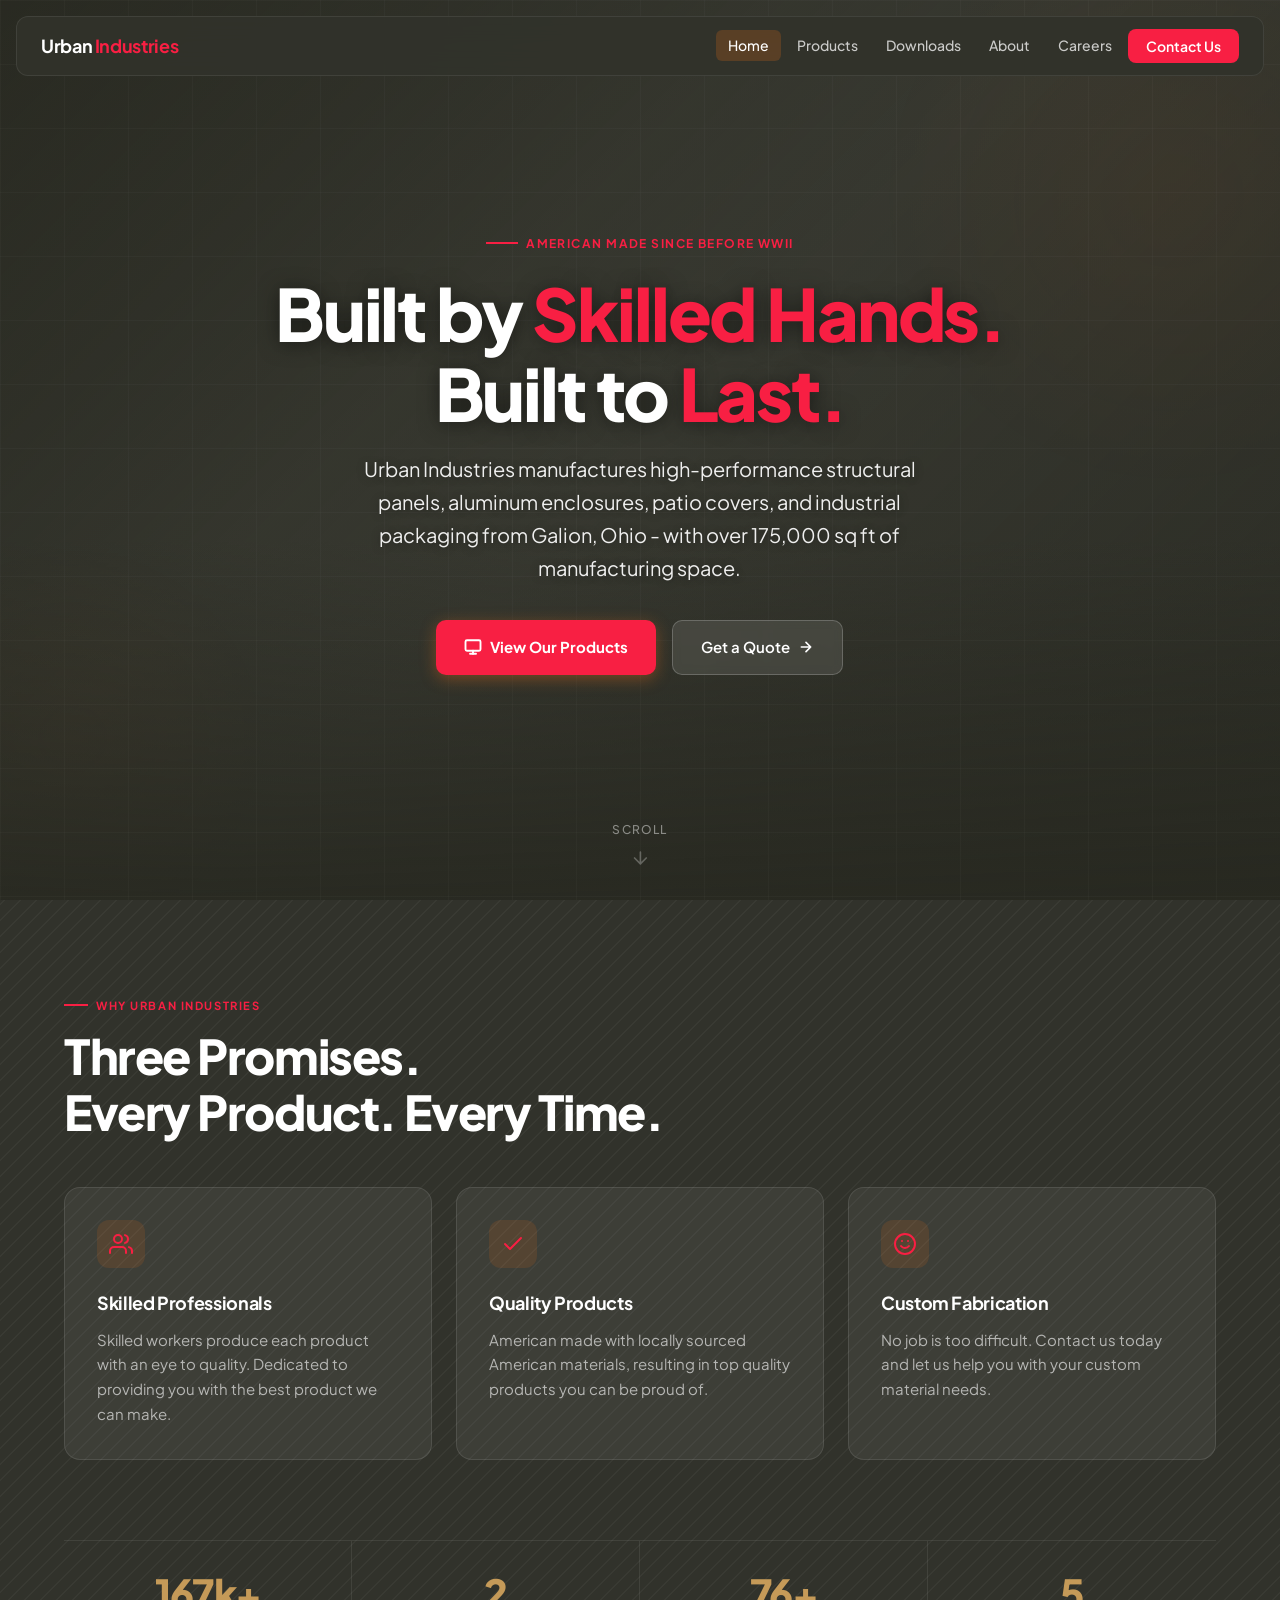
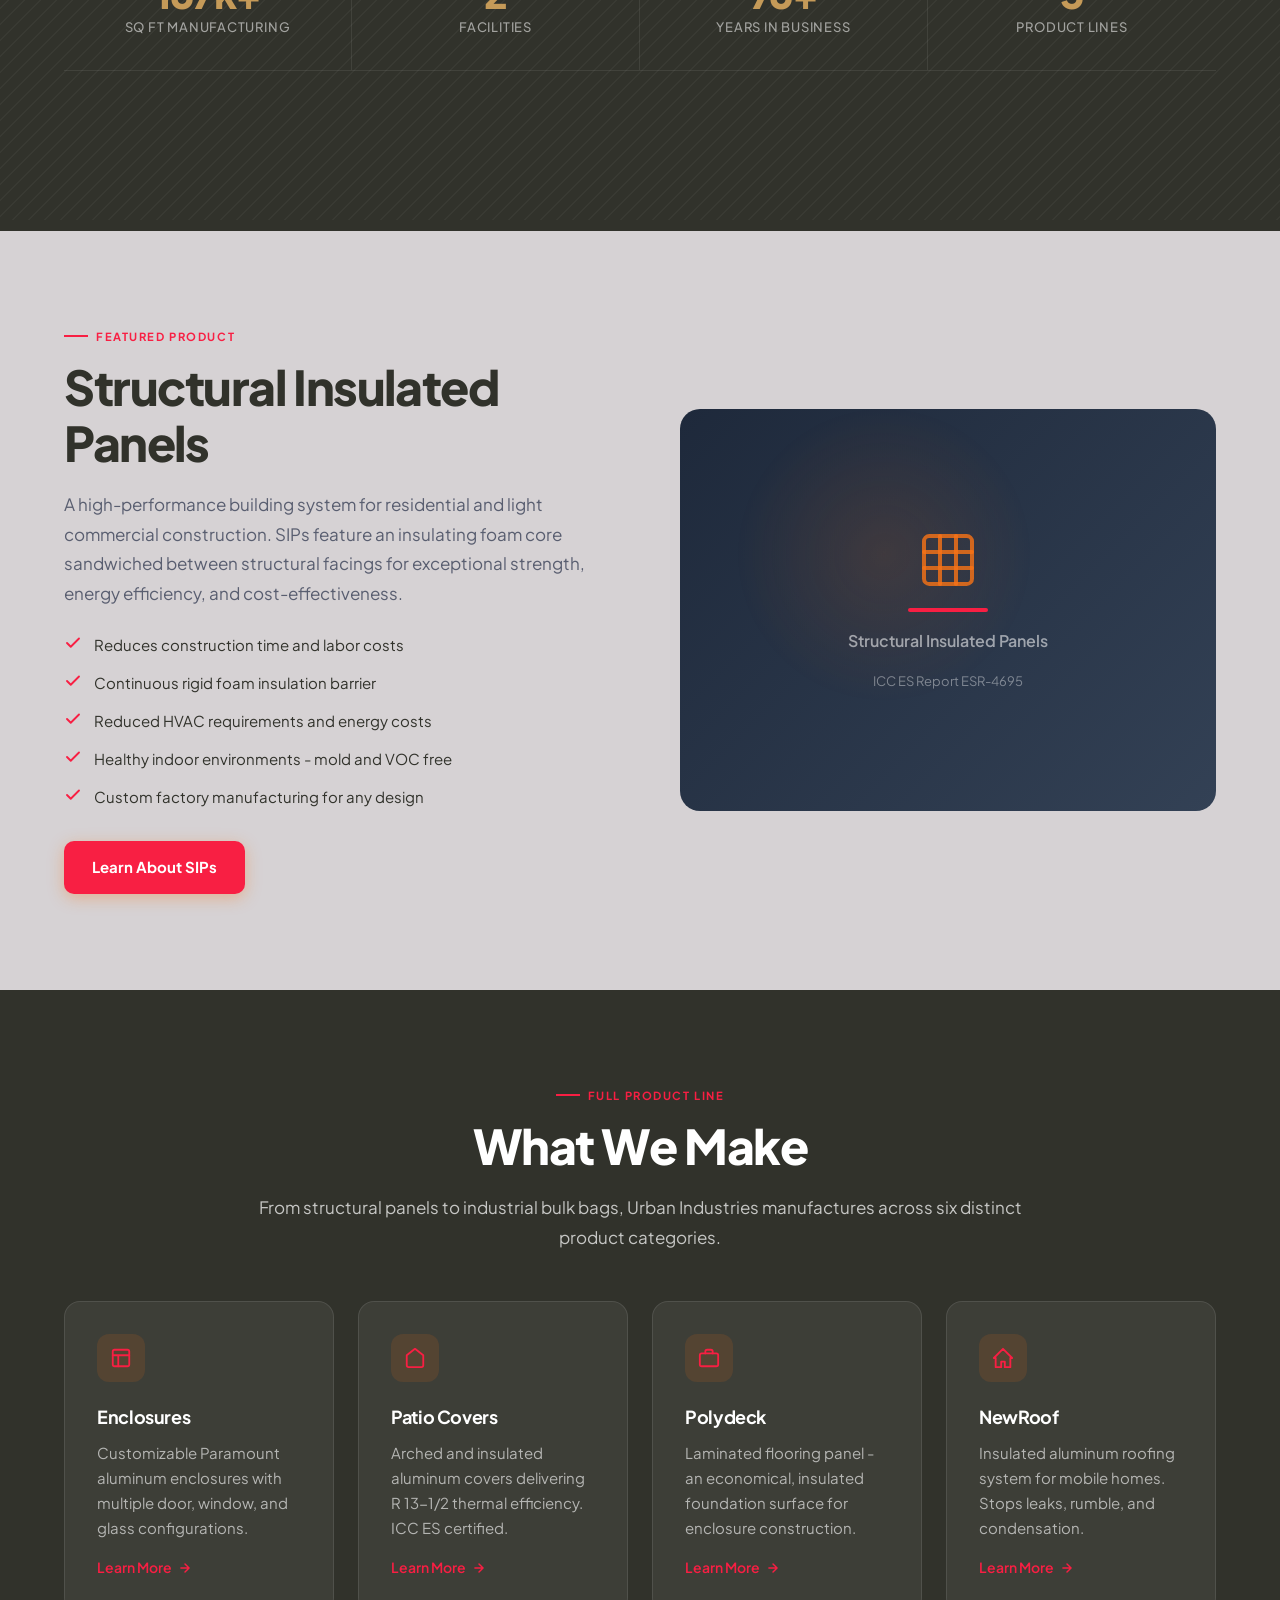
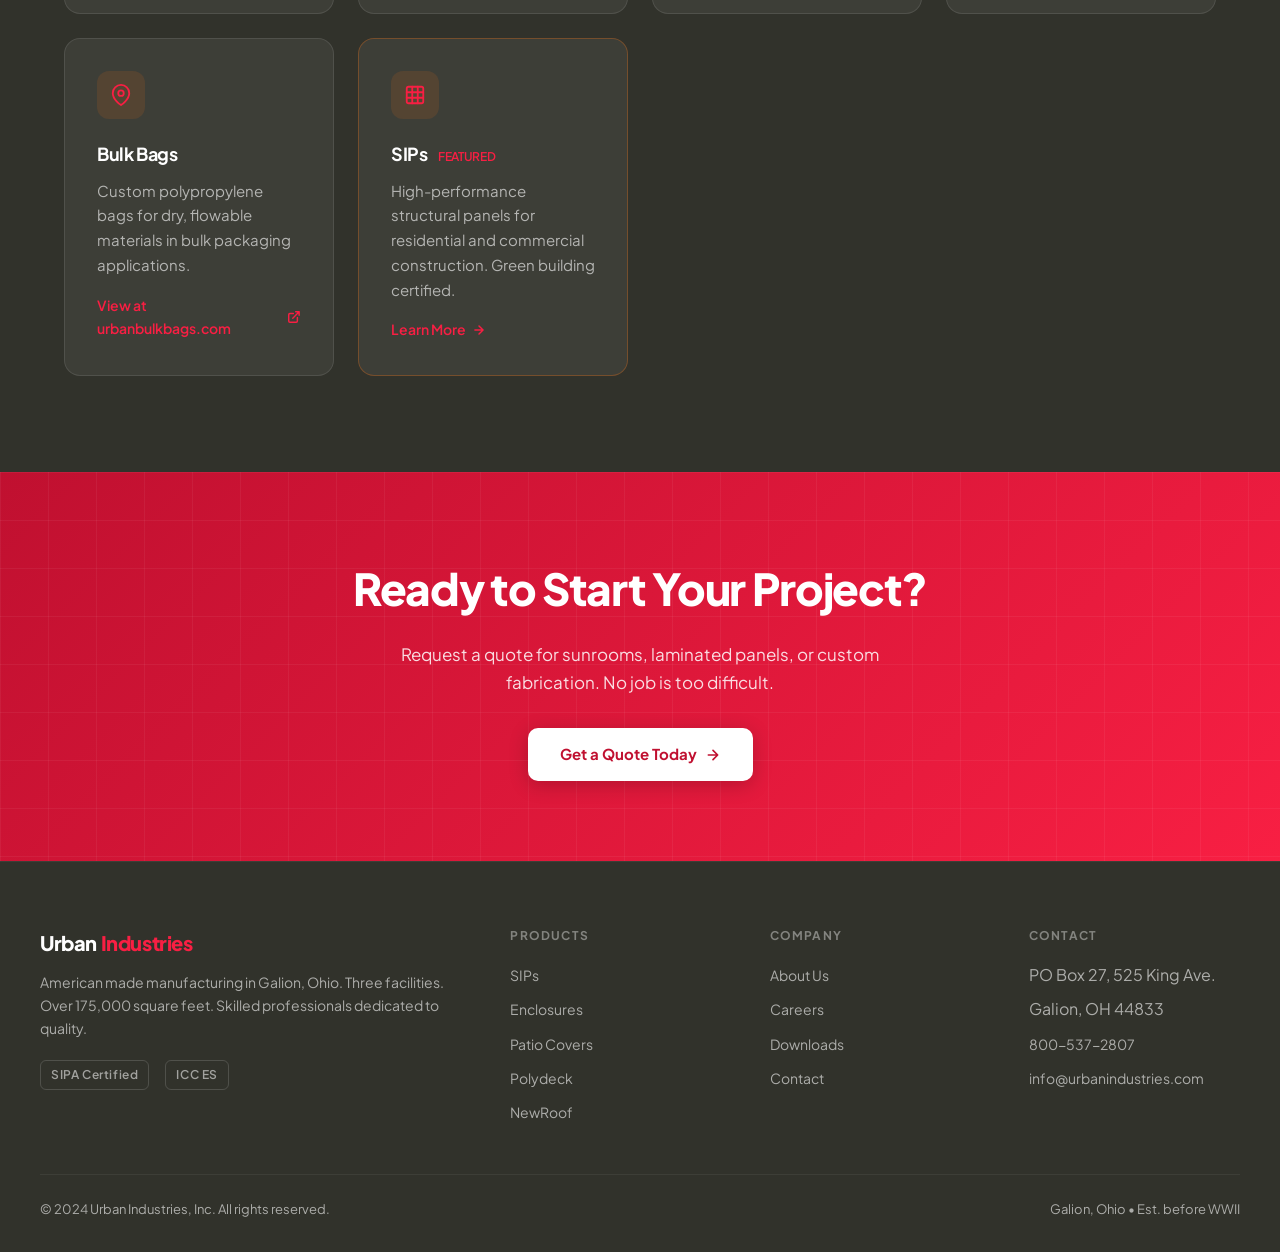
==== commit 6be503b1: "Fix hero overlay z-index blocking clicks and update site styling Co-Authored-By: Claude Sonnet 4.6 <" ====
--- a/site/index.html
+++ b/site/index.html
@@ -31,7 +31,7 @@
 
 <!-- ─── Chapter 1: Hero ─────────────────────────────────────── -->
 <section class="parallax-hero" aria-label="Hero">
-  <div class="parallax-bg" style="background: linear-gradient(135deg, #0c1929 0%, #1a2f4a 40%, #0f2035 100%), url('data:image/svg+xml,%3Csvg width=\'100\' height=\'100\' viewBox=\'0 0 100 100\' xmlns=\'http://www.w3.org/2000/svg\'%3E%3Cpath d=\'M11 18c3.866 0 7-3.134 7-7s-3.134-7-7-7-7 3.134-7 7 3.134 7 7 7zm48 25c3.866 0 7-3.134 7-7s-3.134-7-7-7-7 3.134-7 7 3.134 7 7 7zm-43-7c1.657 0 3-1.343 3-3s-1.343-3-3-3-3 1.343-3 3 1.343 3 3 3zm63 31c1.657 0 3-1.343 3-3s-1.343-3-3-3-3 1.343-3 3 1.343 3 3 3z\' fill=\'%23ffffff\' fill-opacity=\'0.02\' fill-rule=\'evenodd\'/%3E%3C/svg%3E');" aria-hidden="true"></div>
+  <div class="parallax-bg" style="background: linear-gradient(135deg, #272820 0%, #3d3e35 40%, #31322B 100%), url('data:image/svg+xml,%3Csvg width=\'100\' height=\'100\' viewBox=\'0 0 100 100\' xmlns=\'http://www.w3.org/2000/svg\'%3E%3Cpath d=\'M11 18c3.866 0 7-3.134 7-7s-3.134-7-7-7-7 3.134-7 7 3.134 7 7 7zm48 25c3.866 0 7-3.134 7-7s-3.134-7-7-7-7 3.134-7 7 3.134 7 7 7zm-43-7c1.657 0 3-1.343 3-3s-1.343-3-3-3-3 1.343-3 3 1.343 3 3 3zm63 31c1.657 0 3-1.343 3-3s-1.343-3-3-3-3 1.343-3 3 1.343 3 3 3z\' fill=\'%23ffffff\' fill-opacity=\'0.02\' fill-rule=\'evenodd\'/%3E%3C/svg%3E');" aria-hidden="true"></div>
   <div class="hero-overlay" aria-hidden="true"></div>
   <div class="hero-grid-overlay" aria-hidden="true"></div>
 
--- a/site/assets/css/main.css
+++ b/site/assets/css/main.css
@@ -1,19 +1,22 @@
 @import url('https://fonts.googleapis.com/css2?family=Plus+Jakarta+Sans:wght@300;400;500;600;700;800&display=swap');
 
 :root {
-  --color-primary: #475569;
-  --color-secondary: #94A3B8;
-  --color-cta: #F97316;
-  --color-cta-hover: #EA6C0A;
-  --color-bg: #F8FAFC;
-  --color-text: #1E293B;
-  --color-text-muted: #64748B;
-  --color-dark: #0F172A;
-  --color-dark-mid: #1E293B;
-  --color-steel: #334155;
+  --color-primary: #82825F;
+  --color-secondary: #8794A2;
+  --color-cta: #F81F43;
+  --color-cta-hover: #D91535;
+  --color-bg: #E1DDDF;
+  --color-text: #31322B;
+  --color-text-muted: #595E70;
+  --color-dark: #31322B;
+  --color-dark-mid: #3d3e35;
+  --color-steel: #5B553D;
+  --color-gold: #C59A58;
+  --color-olive: #66723B;
+  --color-sage: #99A587;
   --font-base: 'Plus Jakarta Sans', system-ui, sans-serif;
   --z-nav: 50;
-  --z-overlay: 30;
+  --z-overlay: 15;
   --z-content: 20;
   --z-parallax: 10;
 }
@@ -47,7 +50,7 @@
   left: 1rem;
   right: 1rem;
   z-index: var(--z-nav);
-  background: rgba(15, 23, 42, 0.85);
+  background: rgba(49, 50, 43, 0.92);
   backdrop-filter: blur(12px);
   -webkit-backdrop-filter: blur(12px);
   border: 1px solid rgba(255,255,255,0.08);
@@ -143,12 +146,9 @@
 .hero-overlay {
   position: absolute;
   inset: 0;
-  background: linear-gradient(
-    135deg,
-    rgba(15,23,42,0.88) 0%,
-    rgba(30,41,59,0.72) 50%,
-    rgba(15,23,42,0.82) 100%
-  );
+  background:
+    linear-gradient(to top, rgba(39,40,32,0.85) 0%, transparent 40%),
+    linear-gradient(135deg, rgba(39,40,32,0.72) 0%, rgba(49,50,43,0.42) 50%, rgba(39,40,32,0.65) 100%);
   z-index: var(--z-overlay);
 }
 
@@ -195,6 +195,7 @@
   letter-spacing: -0.03em;
   color: #fff;
   margin-bottom: 1.25rem;
+  text-shadow: 0 2px 20px rgba(0,0,0,0.5);
 }
 
 .hero-title em {
@@ -204,10 +205,11 @@
 
 .hero-subtitle {
   font-size: clamp(1rem, 2vw, 1.25rem);
-  color: rgba(255,255,255,0.72);
+  color: rgba(255,255,255,0.92);
   max-width: 600px;
   margin: 0 auto 2.25rem;
   line-height: 1.65;
+  text-shadow: 0 1px 8px rgba(0,0,0,0.4);
 }
 
 .hero-actions {
@@ -306,7 +308,7 @@
 }
 
 .chapter-mid {
-  background: #F1F5F9;
+  background: #d6d2d4;
   color: var(--color-text);
 }
 
@@ -492,7 +494,7 @@
   font-size: 2.5rem;
   font-weight: 800;
   letter-spacing: -0.04em;
-  color: var(--color-cta);
+  color: var(--color-gold);
   line-height: 1;
   margin-bottom: 0.25rem;
 }
@@ -641,7 +643,7 @@
 
 /* ─── CTA Band ────────────────────────────────────────────────── */
 .cta-band {
-  background: linear-gradient(135deg, var(--color-cta) 0%, #EA580C 100%);
+  background: linear-gradient(135deg, #C01030 0%, var(--color-cta) 100%);
   padding: 5rem 1.5rem;
   text-align: center;
   position: relative;
@@ -682,7 +684,7 @@
   align-items: center;
   gap: 0.5rem;
   background: #fff;
-  color: #EA580C;
+  color: #C01030;
   font-weight: 700;
   font-size: 0.9375rem;
   padding: 0.875rem 2rem;
@@ -959,7 +961,7 @@
     top: calc(100% + 0.75rem);
     left: 0;
     right: 0;
-    background: rgba(15,23,42,0.97);
+    background: rgba(39,40,32,0.98);
     border-radius: 12px;
     padding: 1rem;
     border: 1px solid rgba(255,255,255,0.08);
